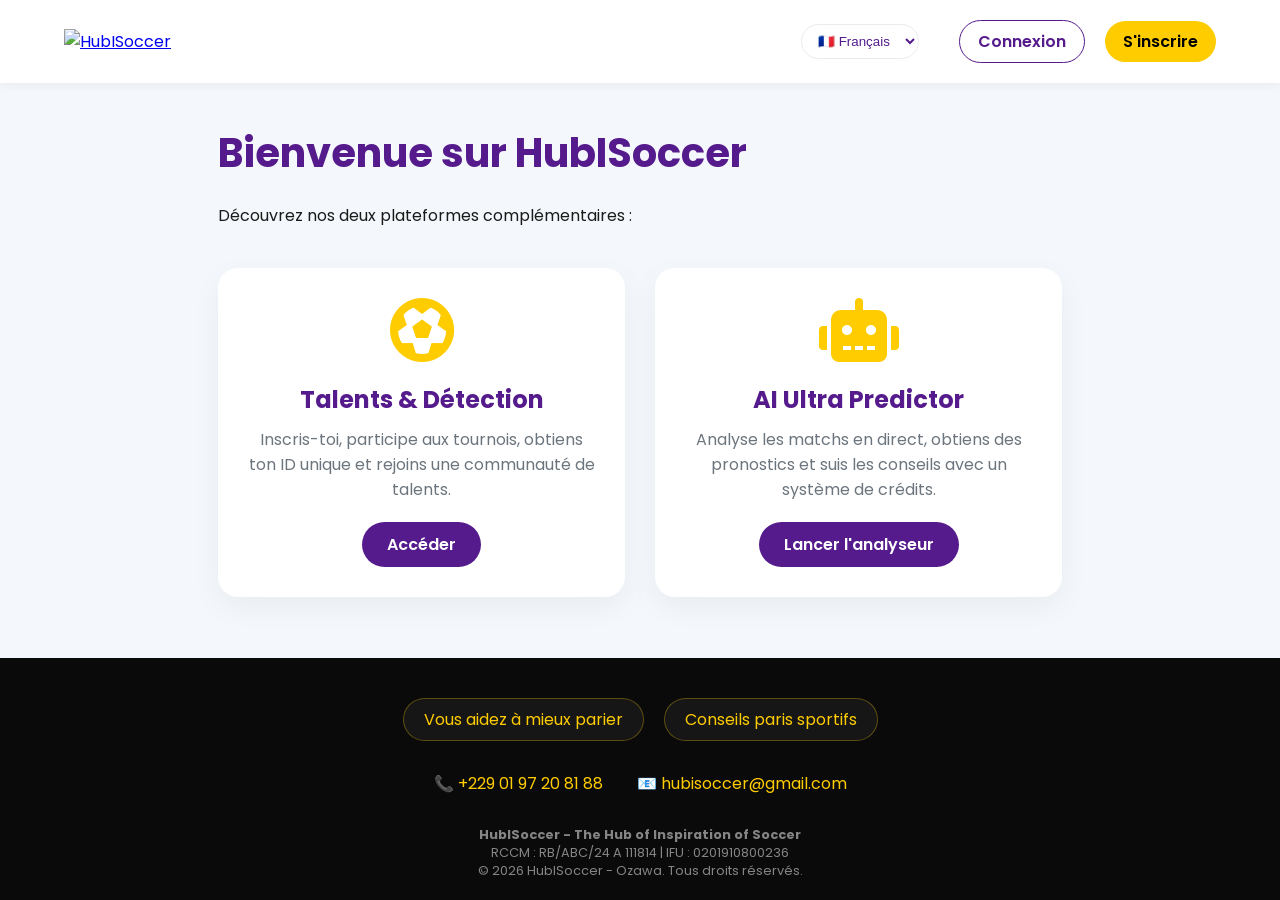
==== index.html @ 360c8d65 "Add initial index.html for HubISoccer website Initial HTML structure for HubISoccer website with nav" ====
<!DOCTYPE html>
<html lang="fr">
<head>
    <meta charset="UTF-8">
    <meta name="viewport" content="width=device-width, initial-scale=1.0">
    <title>HubISoccer - IA & Talents</title>
    <link href="https://fonts.googleapis.com/css2?family=Poppins:wght@300;400;600;800&display=swap" rel="stylesheet">
    <link rel="stylesheet" href="https://cdnjs.cloudflare.com/ajax/libs/font-awesome/6.0.0-beta3/css/all.min.css">
    <style>
        * { margin: 0; padding: 0; box-sizing: border-box; }
        body {
            font-family: 'Poppins', sans-serif;
            background: #f4f7fb;
            color: #1a1a1a;
            min-height: 100vh;
            display: flex;
            flex-direction: column;
        }
        nav {
            display: flex;
            justify-content: space-between;
            align-items: center;
            padding: 20px 5%;
            background: white;
            box-shadow: 0 2px 10px rgba(0,0,0,0.05);
            flex-wrap: wrap;
        }
        .logo-nav {
            height: 50px;
        }
        .nav-right {
            display: flex;
            align-items: center;
            gap: 20px;
        }
        .lang-picker {
            padding: 8px 12px;
            border-radius: 30px;
            border: 1px solid #e9ecef;
            background: white;
            color: #551B8C;
            cursor: pointer;
        }
        .btn-auth {
            padding: 8px 18px;
            border-radius: 30px;
            font-weight: 600;
            text-decoration: none;
            transition: 0.3s;
            border: 1px solid #551B8C;
            color: #551B8C;
        }
        .btn-auth:hover {
            background: #551B8C;
            color: white;
        }
        .btn-auth.gold {
            background: #FFCC00;
            border: none;
            color: black;
        }
        .btn-auth.gold:hover {
            background: #e6b800;
        }
        .menu-toggle { display: none; }
        .nav-links { display: flex; align-items: center; }
        .nav-links a {
            color: #551B8C;
            text-decoration: none;
            margin-left: 20px;
            font-weight: 600;
        }
        .container {
            max-width: 1200px;
            margin: 40px auto;
            padding: 0 20px;
            flex: 1;
        }
        h1 {
            color: #551B8C;
            font-size: 2.5rem;
            margin-bottom: 20px;
        }
        .projects-grid {
            display: grid;
            grid-template-columns: repeat(auto-fit, minmax(300px, 1fr));
            gap: 30px;
            margin-top: 40px;
        }
        .project-card {
            background: white;
            border-radius: 20px;
            padding: 30px;
            box-shadow: 0 10px 30px rgba(0,0,0,0.05);
            text-align: center;
            transition: transform 0.3s, box-shadow 0.3s;
        }
        .project-card:hover {
            transform: translateY(-10px);
            box-shadow: 0 15px 40px rgba(85,27,140,0.1);
        }
        .project-card i {
            font-size: 4rem;
            color: #FFCC00;
            margin-bottom: 20px;
        }
        .project-card h2 {
            color: #551B8C;
            margin-bottom: 10px;
        }
        .project-card p {
            color: #6c757d;
            margin-bottom: 20px;
        }
        .btn-project {
            display: inline-block;
            padding: 10px 25px;
            background: #551B8C;
            color: white;
            text-decoration: none;
            border-radius: 50px;
            font-weight: 600;
            transition: background 0.3s;
        }
        .btn-project:hover {
            background: #7e3db0;
        }
        footer {
            background: #0a0a0a;
            color: white;
            padding: 40px 5% 20px;
            text-align: center;
        }
        .compliance-badges {
            display: flex;
            justify-content: center;
            gap: 20px;
            margin-bottom: 30px;
            flex-wrap: wrap;
        }
        .badge-item {
            background: rgba(255,255,255,0.05);
            padding: 8px 20px;
            border-radius: 40px;
            color: #FFCC00;
            border: 1px solid rgba(255,204,0,0.3);
        }
        .contact-box {
            margin-bottom: 30px;
        }
        .contact-item {
            color: #FFCC00;
            text-decoration: none;
            margin: 0 15px;
        }
        .legal p {
            font-size: 0.8rem;
            color: rgba(255,255,255,0.5);
        }
        @media (max-width: 768px) {
            .nav-links { display: none; flex-direction: column; }
            .menu-toggle { display: flex; }
        }
    </style>
</head>
<body>
    <nav>
        <a href="./" class="logo-link">
            <img src="img/logo-navbar.png" alt="HubISoccer" class="logo-nav">
        </a>
        <div class="nav-right">
            <select class="lang-picker" id="langSelect">
                <option value="fr">🇫🇷 Français</option>
                <option value="en">🇺🇸 English</option>
            </select>
            <button class="menu-toggle" id="menuToggle">
                <span></span><span></span><span></span>
            </button>
            <div class="nav-links" id="navLinks">
                <a href="auth/login.html" class="btn-auth">Connexion</a>
                <a href="auth/signup.html" class="btn-auth gold">S'inscrire</a>
            </div>
        </div>
    </nav>

    <div class="container">
        <h1>Bienvenue sur HubISoccer</h1>
        <p>Découvrez nos deux plateformes complémentaires :</p>

        <div class="projects-grid">
            <div class="project-card">
                <i class="fas fa-futbol"></i>
                <h2>Talents & Détection</h2>
                <p>Inscris-toi, participe aux tournois, obtiens ton ID unique et rejoins une communauté de talents.</p>
                <a href="https://hubisoccer.github.io/hubisoccer1st/" class="btn-project" target="_blank">Accéder</a>
            </div>
            <div class="project-card">
                <i class="fas fa-robot"></i>
                <h2>AI Ultra Predictor</h2>
                <p>Analyse les matchs en direct, obtiens des pronostics et suis les conseils avec un système de crédits.</p>
                <a href="hubisai.html" class="btn-project">Lancer l'analyseur</a>
            </div>
        </div>
    </div>

    <footer>
        <div class="compliance-badges">
            <div class="badge-item">Vous aidez à mieux parier</div>
            <div class="badge-item">Conseils paris sportifs</div>
        </div>
        <div class="contact-box">
            <a href="tel:+2290197208188" class="contact-item">📞 +229 01 97 20 81 88</a>
            <a href="mailto:contact@hubisoccer.com" class="contact-item">📧 hubisoccer@gmail.com</a>
        </div>
        <div class="legal">
            <p><strong>HubISoccer - The Hub of Inspiration of Soccer</strong></p>
            <p>RCCM : RB/ABC/24 A 111814 | IFU : 0201910800236</p>
            <p>© 2026 HubISoccer - Ozawa. Tous droits réservés.</p>
        </div>
    </footer>

    <script src="hubisai.js"></script> <!-- pour le menu mobile éventuellement -->
</body>
</html>
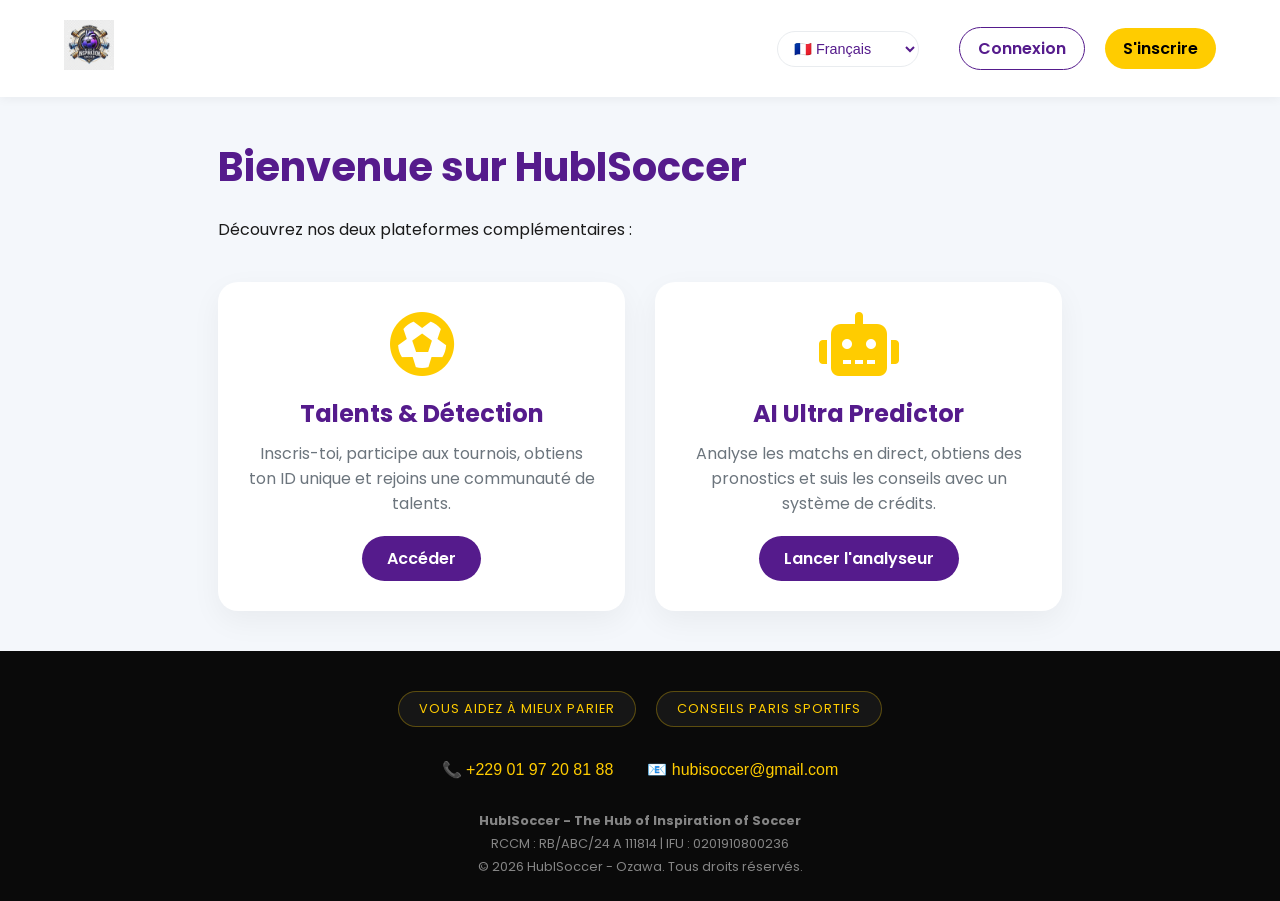
==== commit 04fb26aa: "Update index.html" ====
--- a/index.html
+++ b/index.html
@@ -27,7 +27,10 @@
         }
         .logo-nav {
             height: 50px;
-        }
+            cursor: pointer;
+            transition: opacity 0.3s;
+        }
+        .logo-nav:hover { opacity: 0.8; }
         .nav-right {
             display: flex;
             align-items: center;
@@ -40,7 +43,9 @@
             background: white;
             color: #551B8C;
             cursor: pointer;
-        }
+            font-size: 0.9rem;
+        }
+        .lang-picker:hover { border-color: #FFCC00; }
         .btn-auth {
             padding: 8px 18px;
             border-radius: 30px;
@@ -49,6 +54,7 @@
             transition: 0.3s;
             border: 1px solid #551B8C;
             color: #551B8C;
+            background: transparent;
         }
         .btn-auth:hover {
             background: #551B8C;
@@ -144,6 +150,9 @@
             border-radius: 40px;
             color: #FFCC00;
             border: 1px solid rgba(255,204,0,0.3);
+            text-transform: uppercase;
+            letter-spacing: 1px;
+            font-size: 0.8rem;
         }
         .contact-box {
             margin-bottom: 30px;
@@ -152,14 +161,20 @@
             color: #FFCC00;
             text-decoration: none;
             margin: 0 15px;
-        }
+            font-weight: 500;
+            transition: color 0.3s;
+        }
+        .contact-item:hover { color: white; }
         .legal p {
             font-size: 0.8rem;
             color: rgba(255,255,255,0.5);
+            margin: 5px 0;
         }
         @media (max-width: 768px) {
-            .nav-links { display: none; flex-direction: column; }
-            .menu-toggle { display: flex; }
+            .nav-links { display: none; flex-direction: column; width: 100%; margin-top: 15px; }
+            .nav-links.active { display: flex; }
+            .menu-toggle { display: flex; flex-direction: column; justify-content: space-between; width: 30px; height: 21px; background: none; border: none; cursor: pointer; }
+            .menu-toggle span { display: block; width: 100%; height: 3px; background-color: #551B8C; border-radius: 3px; transition: 0.3s; }
         }
     </style>
 </head>
@@ -172,6 +187,28 @@
             <select class="lang-picker" id="langSelect">
                 <option value="fr">🇫🇷 Français</option>
                 <option value="en">🇺🇸 English</option>
+                <option value="yo">🇳🇬 Yoruba</option>
+                <option value="fon">🇧🇯 Fon</option>
+                <option value="mina">🇹🇬 Mina</option>
+                <option value="lin">🇨🇬 Lingala</option>
+                <option value="wol">🇸🇳 Wolof</option>
+                <option value="diou">🇨🇮 Dioula</option>
+                <option value="ha">🇳🇬 Hausa</option>
+                <option value="sw">🇰🇪 Kiswahili</option>
+                <option value="es">🇪🇸 Español</option>
+                <option value="pt">🇵🇹 Português</option>
+                <option value="de">🇩🇪 Deutsch</option>
+                <option value="it">🇮🇹 Italiano</option>
+                <option value="ar">🇸🇦 العربية</option>
+                <option value="zh">🇨🇳 中文</option>
+                <option value="ru">🇷🇺 Русский</option>
+                <option value="ja">🇯🇵 日本語</option>
+                <option value="tr">🇹🇷 Türkçe</option>
+                <option value="ko">🇰🇷 한국어</option>
+                <option value="hi">🇮🇳 हिन्दी</option>
+                <option value="nl">🇳🇱 Nederlands</option>
+                <option value="pl">🇵🇱 Polski</option>
+                <option value="vi">🇻🇳 Tiếng Việt</option>
             </select>
             <button class="menu-toggle" id="menuToggle">
                 <span></span><span></span><span></span>
@@ -219,6 +256,12 @@
         </div>
     </footer>
 
-    <script src="hubisai.js"></script> <!-- pour le menu mobile éventuellement -->
+    <script>
+        // Menu mobile simple
+        document.getElementById('menuToggle')?.addEventListener('click', function() {
+            document.getElementById('navLinks').classList.toggle('active');
+            this.classList.toggle('open');
+        });
+    </script>
 </body>
-</html>
+</html>
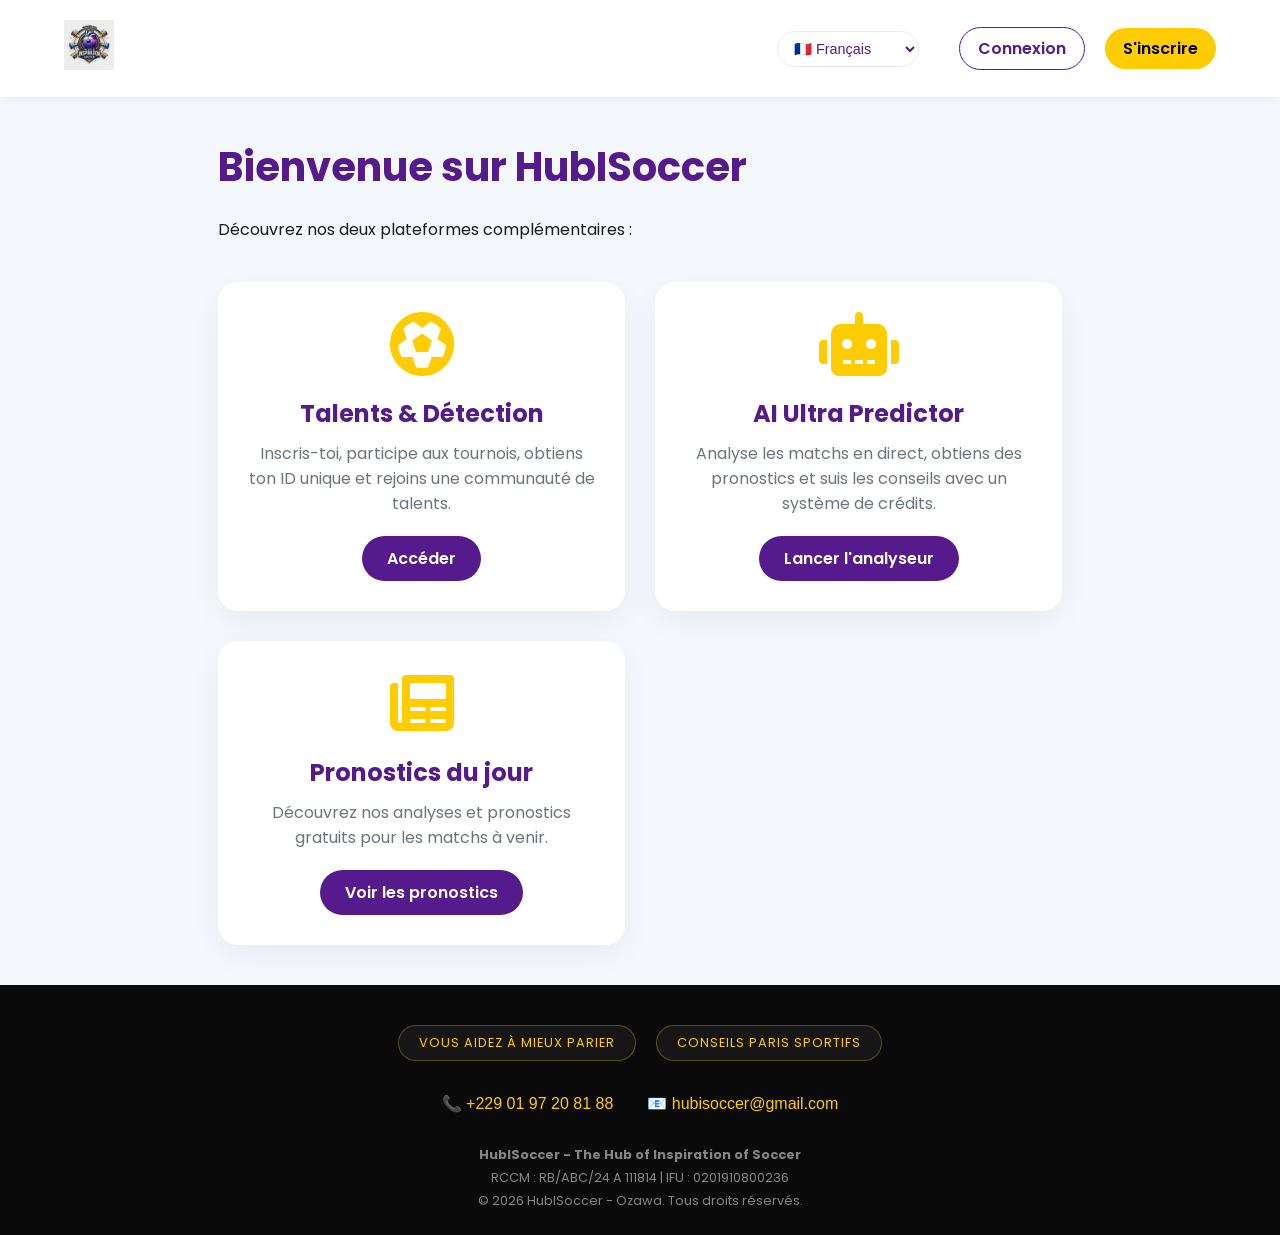
==== commit c9eb0f36: "Update index.html" ====
--- a/index.html
+++ b/index.html
@@ -237,6 +237,12 @@
                 <p>Analyse les matchs en direct, obtiens des pronostics et suis les conseils avec un système de crédits.</p>
                 <a href="hubisai.html" class="btn-project">Lancer l'analyseur</a>
             </div>
+            <div class="project-card">
+              <i class="fas fa-newspaper"></i>
+              <h2>Pronostics du jour</h2>
+              <p>Découvrez nos analyses et pronostics gratuits pour les matchs à venir.</p>
+              <a href="pronostics-publics.html" class="btn-project">Voir les pronostics</a>
+            </div>
         </div>
     </div>
 
